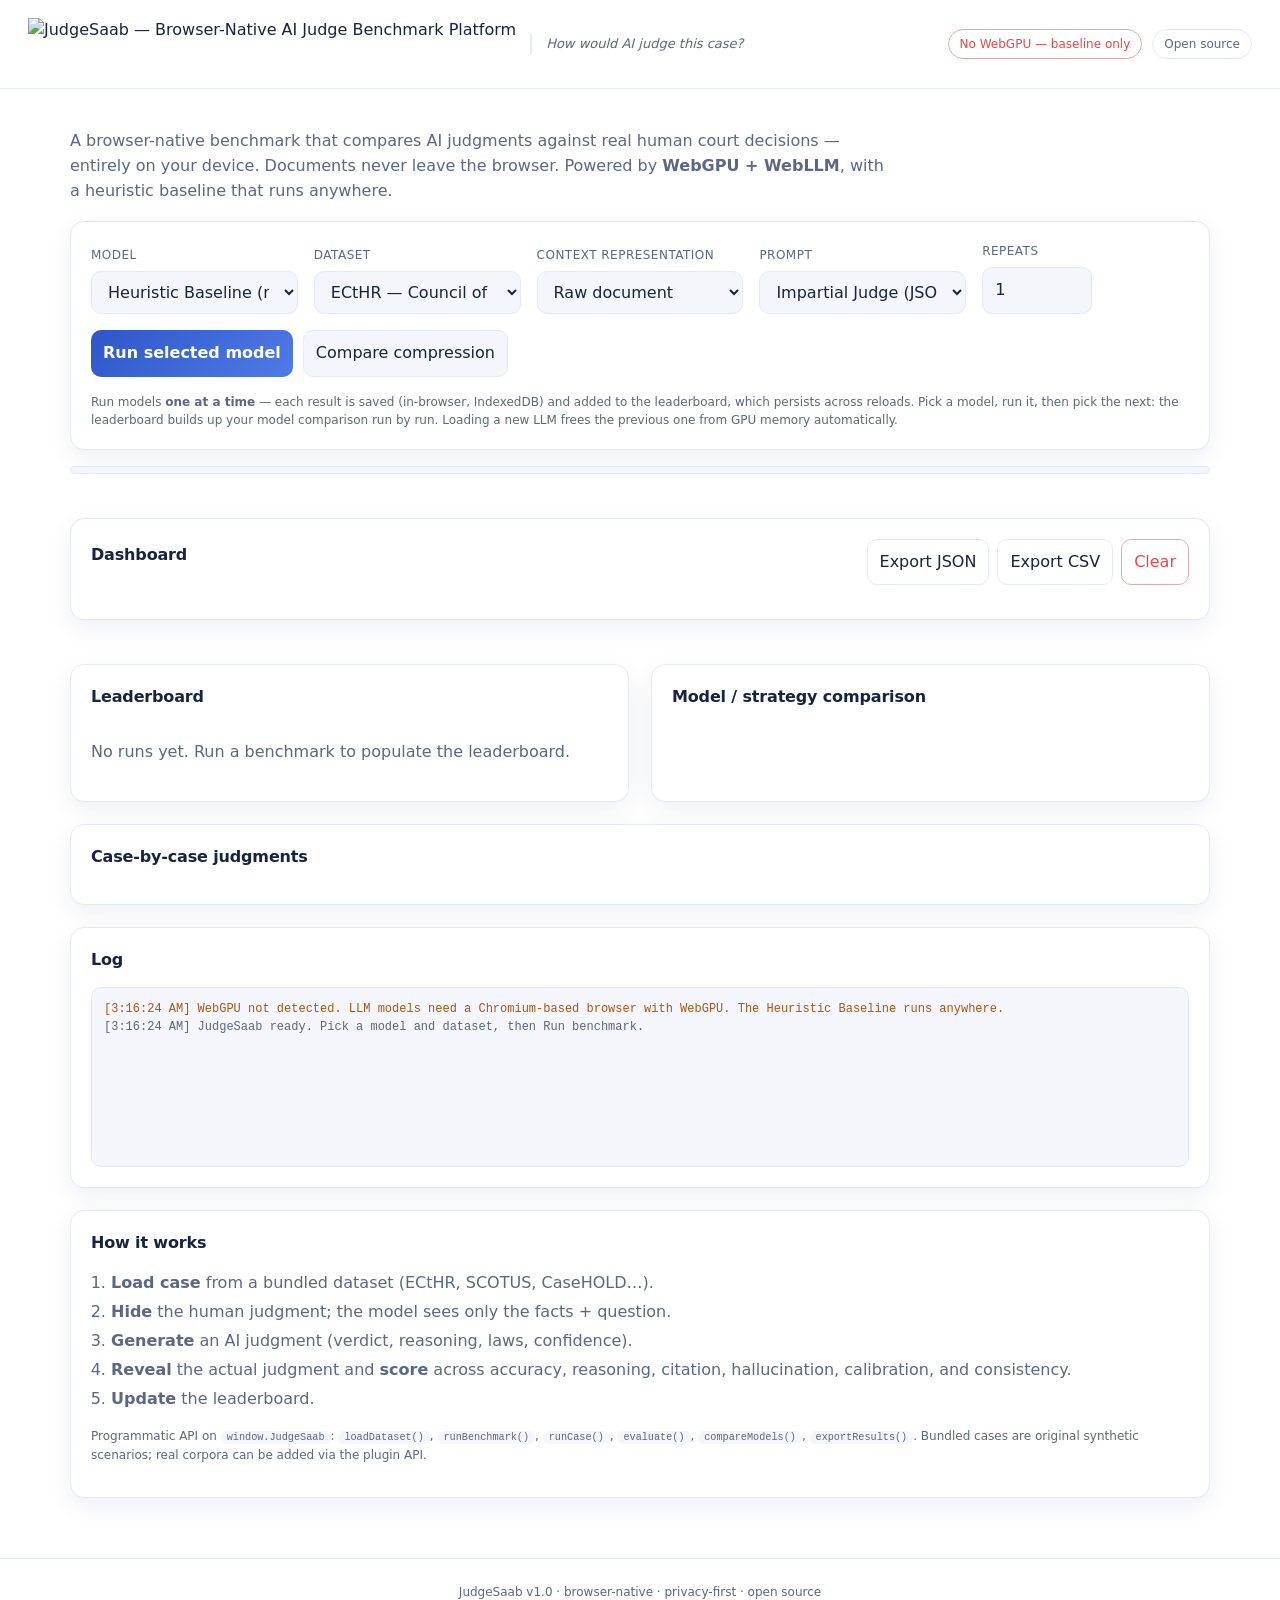
==== index.html @ 57f20306 "Run models one at a time; free GPU memory between them; dedupe leaderboard Browser LLMs can't all be" ====
<!DOCTYPE html>
<html lang="en">
  <head>
    <meta charset="UTF-8" />
    <meta name="viewport" content="width=device-width, initial-scale=1.0" />
    <title>JudgeSaab — Browser-Native AI Judge Benchmark</title>
    <meta
      name="description"
      content="JudgeSaab: a 100% browser-native, privacy-first benchmark that evaluates AI models on real legal reasoning using WebGPU + WebLLM."
    />
    <link rel="stylesheet" href="css/styles.css" />
    <link rel="icon" href="judgesaab_white.png" />
  </head>
  <body>
    <header class="site-header">
      <div class="brand">
        <img src="judgesaab_white.png" class="logo-img" alt="JudgeSaab — Browser-Native AI Judge Benchmark Platform" />
        <p class="tagline">How would AI judge this case?</p>
        <h1 class="sr-only">JudgeSaab</h1>
      </div>
      <div class="header-meta">
        <span id="gpuBadge" class="badge">checking…</span>
        <a
          class="badge link"
          href="https://github.com/"
          target="_blank"
          rel="noopener"
          >Open source</a
        >
      </div>
    </header>

    <main>
      <section class="intro">
        <p>
          A browser-native benchmark that compares AI judgments against real human court
          decisions — entirely on your device. Documents never leave the browser. Powered by
          <strong>WebGPU + WebLLM</strong>, with a heuristic baseline that runs anywhere.
        </p>
      </section>

      <section class="controls card">
        <div class="control">
          <label for="modelSelect">Model</label>
          <select id="modelSelect"></select>
        </div>
        <div class="control">
          <label for="datasetSelect">Dataset</label>
          <select id="datasetSelect"></select>
        </div>
        <div class="control">
          <label for="compressorSelect">Context representation</label>
          <select id="compressorSelect"></select>
        </div>
        <div class="control">
          <label for="promptSelect">Prompt</label>
          <select id="promptSelect"></select>
        </div>
        <div class="control narrow">
          <label for="repeatsInput">Repeats</label>
          <input id="repeatsInput" type="number" min="1" max="5" value="1" />
        </div>
        <div class="control actions">
          <button id="runBtn" class="primary">Run selected model</button>
          <button id="compressBtn">Compare compression</button>
        </div>
        <p class="control-hint">
          Run models <strong>one at a time</strong> — each result is saved (in-browser, IndexedDB) and
          added to the leaderboard, which persists across reloads. Pick a model, run it, then pick the
          next: the leaderboard builds up your model comparison run by run. Loading a new LLM frees the
          previous one from GPU memory automatically.
        </p>
      </section>

      <section class="progress-wrap">
        <div class="progress-track"><div id="progressBar" class="progress-bar"></div></div>
        <div id="progressText" class="progress-text"></div>
      </section>

      <section class="panel">
        <div class="panel-head">
          <h2>Dashboard <span id="runTitle" class="muted small"></span></h2>
          <div class="panel-actions">
            <button id="exportJsonBtn" class="ghost">Export JSON</button>
            <button id="exportCsvBtn" class="ghost">Export CSV</button>
            <button id="clearBtn" class="ghost danger">Clear</button>
          </div>
        </div>
        <div id="summaryCards" class="cards"></div>
      </section>

      <div class="grid-2">
        <section class="panel">
          <h2>Leaderboard</h2>
          <div id="leaderboard" class="scroll-x"></div>
        </section>
        <section class="panel">
          <h2>Model / strategy comparison</h2>
          <div id="comparisonChart" class="chart-wrap"></div>
        </section>
      </div>

      <section id="compressionPanel" class="panel" hidden>
        <h2>Does the compression work? — judgment fidelity test</h2>
        <p class="muted small">
          <strong>The core test of JudgeSaab:</strong> take real historical court cases, compress the
          facts, and re-run the AI judge. If the model returns the <strong>same judgment on the
          compressed facts as on the full facts</strong>, the compression preserved the
          legally-decisive information — it works. This is measured as <strong>judgment fidelity</strong>
          (verdict unchanged vs full context), independent of whether the AI agrees with the human judge.
          Runs every strategy (including <strong>Headroom</strong>, an adaptive query-aware compressor)
          on the selected model + dataset.
        </p>
        <div id="compressionReport" class="scroll-x"></div>
      </section>

      <section class="panel">
        <h2>Case-by-case judgments</h2>
        <div id="caseList" class="case-list"></div>
      </section>

      <section class="panel">
        <h2>Log</h2>
        <div id="log" class="log"></div>
      </section>

      <section class="panel about">
        <h2>How it works</h2>
        <ol>
          <li><strong>Load case</strong> from a bundled dataset (ECtHR, SCOTUS, CaseHOLD…).</li>
          <li><strong>Hide</strong> the human judgment; the model sees only the facts + question.</li>
          <li><strong>Generate</strong> an AI judgment (verdict, reasoning, laws, confidence).</li>
          <li><strong>Reveal</strong> the actual judgment and <strong>score</strong> across accuracy, reasoning, citation, hallucination, calibration, and consistency.</li>
          <li><strong>Update</strong> the leaderboard.</li>
        </ol>
        <p class="muted small">
          Programmatic API on <code>window.JudgeSaab</code>: <code>loadDataset()</code>,
          <code>runBenchmark()</code>, <code>runCase()</code>, <code>evaluate()</code>,
          <code>compareModels()</code>, <code>exportResults()</code>. Bundled cases are original
          synthetic scenarios; real corpora can be added via the plugin API.
        </p>
      </section>
    </main>

    <footer class="site-footer">
      <span>JudgeSaab v1.0 · browser-native · privacy-first · open source</span>
    </footer>

    <script type="module" src="core/api.js"></script>
    <script type="module" src="ui/app.js"></script>
  </body>
</html>
---- css/styles.css ----
/* JudgeSaab — styles. Theme-aware, responsive, dependency-free. */
/* Light/white theme to match the logo's white background. */
:root {
  --bg: #ffffff;
  --bg-soft: #f6f8fd;
  --panel: #ffffff;
  --panel-2: #f4f6fc;
  --text: #17233f;
  --muted: #5c6685;
  --border: #e4e9f5;
  --accent: #2f56c8;
  --accent-2: #4f7be6;
  --good: #10b981;
  --mid: #f59e0b;
  --bad: #ef4444;
  --radius: 14px;
  --shadow: 0 8px 24px rgba(30, 40, 90, 0.07);
}

* { box-sizing: border-box; }
body {
  margin: 0;
  font-family: "Inter", system-ui, -apple-system, Segoe UI, Roboto, sans-serif;
  background: var(--bg);
  color: var(--text);
  line-height: 1.55;
}
.sr-only {
  position: absolute;
  width: 1px;
  height: 1px;
  padding: 0;
  margin: -1px;
  overflow: hidden;
  clip: rect(0, 0, 0, 0);
  white-space: nowrap;
  border: 0;
}
h1, h2, h3, h4 { margin: 0; font-weight: 700; letter-spacing: -0.01em; }
a { color: var(--accent); }
code { background: var(--panel-2); padding: 1px 6px; border-radius: 6px; font-size: 0.85em; }

/* Header */
.site-header {
  display: flex;
  justify-content: space-between;
  align-items: center;
  padding: 18px 28px;
  border-bottom: 1px solid var(--border);
  position: sticky;
  top: 0;
  backdrop-filter: blur(10px);
  background: color-mix(in srgb, var(--bg) 82%, transparent);
  z-index: 10;
}
.brand { display: flex; align-items: center; gap: 14px; }
.logo-img { height: 52px; width: auto; display: block; }
.tagline { margin: 0; color: var(--muted); font-style: italic; font-size: 13px; padding-left: 2px; border-left: 2px solid var(--border); padding-left: 14px; }
@media (max-width: 560px) { .tagline { display: none; } }
.header-meta { display: flex; gap: 10px; align-items: center; }
.badge {
  font-size: 12px;
  padding: 5px 11px;
  border-radius: 999px;
  border: 1px solid var(--border);
  background: var(--panel);
  color: var(--muted);
  text-decoration: none;
}
.badge.good { color: var(--good); border-color: color-mix(in srgb, var(--good) 40%, var(--border)); }
.badge.bad { color: var(--bad); border-color: color-mix(in srgb, var(--bad) 40%, var(--border)); }
.badge.link:hover { color: var(--text); }

main { max-width: 1180px; margin: 0 auto; padding: 24px 20px 60px; }
.intro p { color: var(--muted); max-width: 820px; }

.card, .panel {
  background: var(--panel);
  border: 1px solid var(--border);
  border-radius: var(--radius);
  box-shadow: var(--shadow);
}
.panel { padding: 20px; margin-top: 22px; }
.panel h2 { font-size: 16px; margin-bottom: 14px; }

/* Controls */
.controls {
  display: grid;
  grid-template-columns: repeat(auto-fit, minmax(180px, 1fr));
  gap: 16px;
  padding: 20px;
  margin-top: 18px;
  align-items: end;
}
.control { display: flex; flex-direction: column; gap: 6px; }
.control.narrow { max-width: 110px; }
.control.actions { grid-column: 1 / -1; flex-direction: row; flex-wrap: wrap; gap: 10px; }
.control-hint { grid-column: 1 / -1; margin: 0; font-size: 12px; color: var(--muted); line-height: 1.5; }
label { font-size: 12px; color: var(--muted); text-transform: uppercase; letter-spacing: 0.04em; }
select, input, button {
  font: inherit;
  color: var(--text);
  background: var(--panel-2);
  border: 1px solid var(--border);
  border-radius: 10px;
  padding: 10px 12px;
}
select:focus, input:focus { outline: 2px solid var(--accent); }
button { cursor: pointer; transition: transform 0.05s, background 0.15s, opacity 0.15s; }
button:hover { background: var(--panel); }
button:active { transform: translateY(1px); }
button:disabled { opacity: 0.5; cursor: not-allowed; }
button.primary {
  background: linear-gradient(135deg, var(--accent), var(--accent-2));
  border: none;
  color: #fff;
  font-weight: 600;
}
button.ghost { background: transparent; }
button.danger { color: var(--bad); border-color: color-mix(in srgb, var(--bad) 40%, var(--border)); }

/* Progress */
.progress-wrap { margin-top: 16px; }
.progress-track { height: 8px; background: var(--panel-2); border-radius: 999px; overflow: hidden; border: 1px solid var(--border); }
.progress-bar { height: 100%; width: 0; background: linear-gradient(90deg, var(--accent), var(--good)); transition: width 0.25s; }
.progress-text { font-size: 12px; color: var(--muted); margin-top: 6px; min-height: 16px; }

/* Panel head */
.panel-head { display: flex; justify-content: space-between; align-items: center; flex-wrap: wrap; gap: 10px; }
.panel-actions { display: flex; gap: 8px; }

/* Metric cards */
.cards { display: grid; grid-template-columns: repeat(auto-fit, minmax(140px, 1fr)); gap: 14px; margin-top: 14px; }
.metric { padding: 16px; text-align: center; border-left: 4px solid var(--border); }
.metric.good { border-left-color: var(--good); }
.metric.mid { border-left-color: var(--mid); }
.metric.bad { border-left-color: var(--bad); }
.metric.neutral { border-left-color: var(--accent); }
.metric-value { font-size: 26px; font-weight: 800; }
.metric-label { font-size: 12px; color: var(--muted); margin-top: 4px; }

.grid-2 { display: grid; grid-template-columns: 1fr 1fr; gap: 22px; margin-top: 22px; }
@media (max-width: 860px) { .grid-2 { grid-template-columns: 1fr; } }

/* Leaderboard */
.scroll-x { overflow-x: auto; }
table.leaderboard { width: 100%; border-collapse: collapse; font-size: 14px; min-width: 560px; }
.leaderboard th, .leaderboard td { padding: 10px 8px; text-align: left; border-bottom: 1px solid var(--border); }
.leaderboard th { color: var(--muted); font-size: 11px; text-transform: uppercase; letter-spacing: 0.05em; }
.leaderboard .rank { font-size: 18px; }
.minibar { position: relative; background: var(--panel-2); border-radius: 6px; height: 20px; min-width: 90px; overflow: hidden; }
.minibar-fill { position: absolute; inset: 0; width: 0; background: linear-gradient(90deg, var(--accent), var(--good)); }
.minibar span { position: relative; font-size: 11px; padding-left: 8px; line-height: 20px; font-weight: 600; }
.bad-text { color: var(--bad); }
.good-text { color: var(--good); font-weight: 600; }
.compression-report .row-raw { background: var(--panel-2); }
.fidelity-banner {
  border-radius: 12px;
  padding: 14px 16px;
  margin-bottom: 14px;
  font-size: 14px;
  border: 1px solid var(--border);
}
.fidelity-banner.good { background: color-mix(in srgb, var(--good) 12%, var(--panel)); border-color: color-mix(in srgb, var(--good) 40%, var(--border)); }
.fidelity-banner.bad { background: color-mix(in srgb, var(--bad) 12%, var(--panel)); border-color: color-mix(in srgb, var(--bad) 40%, var(--border)); }
.flip-detail { margin-top: 16px; }
.flip-detail h4 { font-size: 14px; margin-bottom: 8px; }
.flip-group { border: 1px solid var(--border); border-radius: 10px; padding: 10px 12px; margin-bottom: 8px; background: var(--panel-2); }
.flip-strategy { font-weight: 700; font-size: 13px; text-transform: capitalize; }
.flip-row { display: flex; justify-content: space-between; align-items: center; gap: 12px; flex-wrap: wrap; margin-top: 6px; font-size: 13px; }
.flip-case { color: var(--muted); }
.flip-change { display: inline-flex; align-items: center; gap: 6px; }

/* Chart */
.chart-wrap { overflow-x: auto; }
svg.chart { width: 100%; min-width: 480px; height: auto; }
svg.chart .axis { fill: var(--muted); font-size: 11px; }
svg.chart .grid { stroke: var(--border); stroke-dasharray: 3 3; }
.legend { display: flex; flex-wrap: wrap; gap: 12px; margin-top: 10px; }
.legend-item { display: flex; align-items: center; gap: 6px; font-size: 12px; color: var(--muted); }
.swatch { width: 12px; height: 12px; border-radius: 3px; display: inline-block; }

/* Case detail */
.case-list { display: flex; flex-direction: column; gap: 14px; }
.case-item { border: 1px solid var(--border); border-radius: 12px; padding: 14px; background: var(--panel-2); }
.case-head { display: flex; justify-content: space-between; align-items: center; gap: 10px; flex-wrap: wrap; }
.case-head h4 { font-size: 15px; }
.pill { font-size: 12px; padding: 3px 10px; border-radius: 999px; font-weight: 600; }
.pill.match { background: color-mix(in srgb, var(--good) 20%, transparent); color: var(--good); }
.pill.mismatch { background: color-mix(in srgb, var(--bad) 20%, transparent); color: var(--bad); }
.verdict-grid { display: grid; grid-template-columns: 1fr 1fr; gap: 14px; margin-top: 12px; }
@media (max-width: 640px) { .verdict-grid { grid-template-columns: 1fr; } }
.vcol { background: var(--panel); border: 1px solid var(--border); border-radius: 10px; padding: 12px; }
.vcol-title { font-size: 11px; text-transform: uppercase; letter-spacing: 0.05em; color: var(--muted); }
.vverdict { font-weight: 700; font-size: 16px; margin: 4px 0 6px; text-transform: capitalize; }
.vcol p { font-size: 13px; margin: 6px 0; }
.laws { display: flex; flex-wrap: wrap; gap: 6px; margin: 6px 0; }
.law { font-size: 11px; background: var(--panel-2); border: 1px solid var(--border); border-radius: 6px; padding: 2px 8px; }
.score-row { display: flex; flex-wrap: wrap; gap: 8px; margin-top: 12px; }
.score-pill { font-size: 12px; padding: 4px 10px; border-radius: 8px; border: 1px solid var(--border); }
.score-pill.good { color: var(--good); }
.score-pill.mid { color: var(--mid); }

/* Log */
.log { background: var(--panel-2); border: 1px solid var(--border); border-radius: 10px; padding: 12px; height: 180px; overflow-y: auto; font-family: ui-monospace, "SF Mono", Menlo, monospace; font-size: 12px; color: var(--text); }
.log-line { white-space: pre-wrap; }
.log-line.warn { color: #b45309; }
.log-line.error { color: var(--bad); }
.log-line.info { color: var(--muted); }

.about ol { padding-left: 20px; color: var(--muted); }
.about li { margin: 4px 0; }
.muted { color: var(--muted); }
.small { font-size: 12px; }

.site-footer { text-align: center; color: var(--muted); font-size: 12px; padding: 24px; border-top: 1px solid var(--border); }
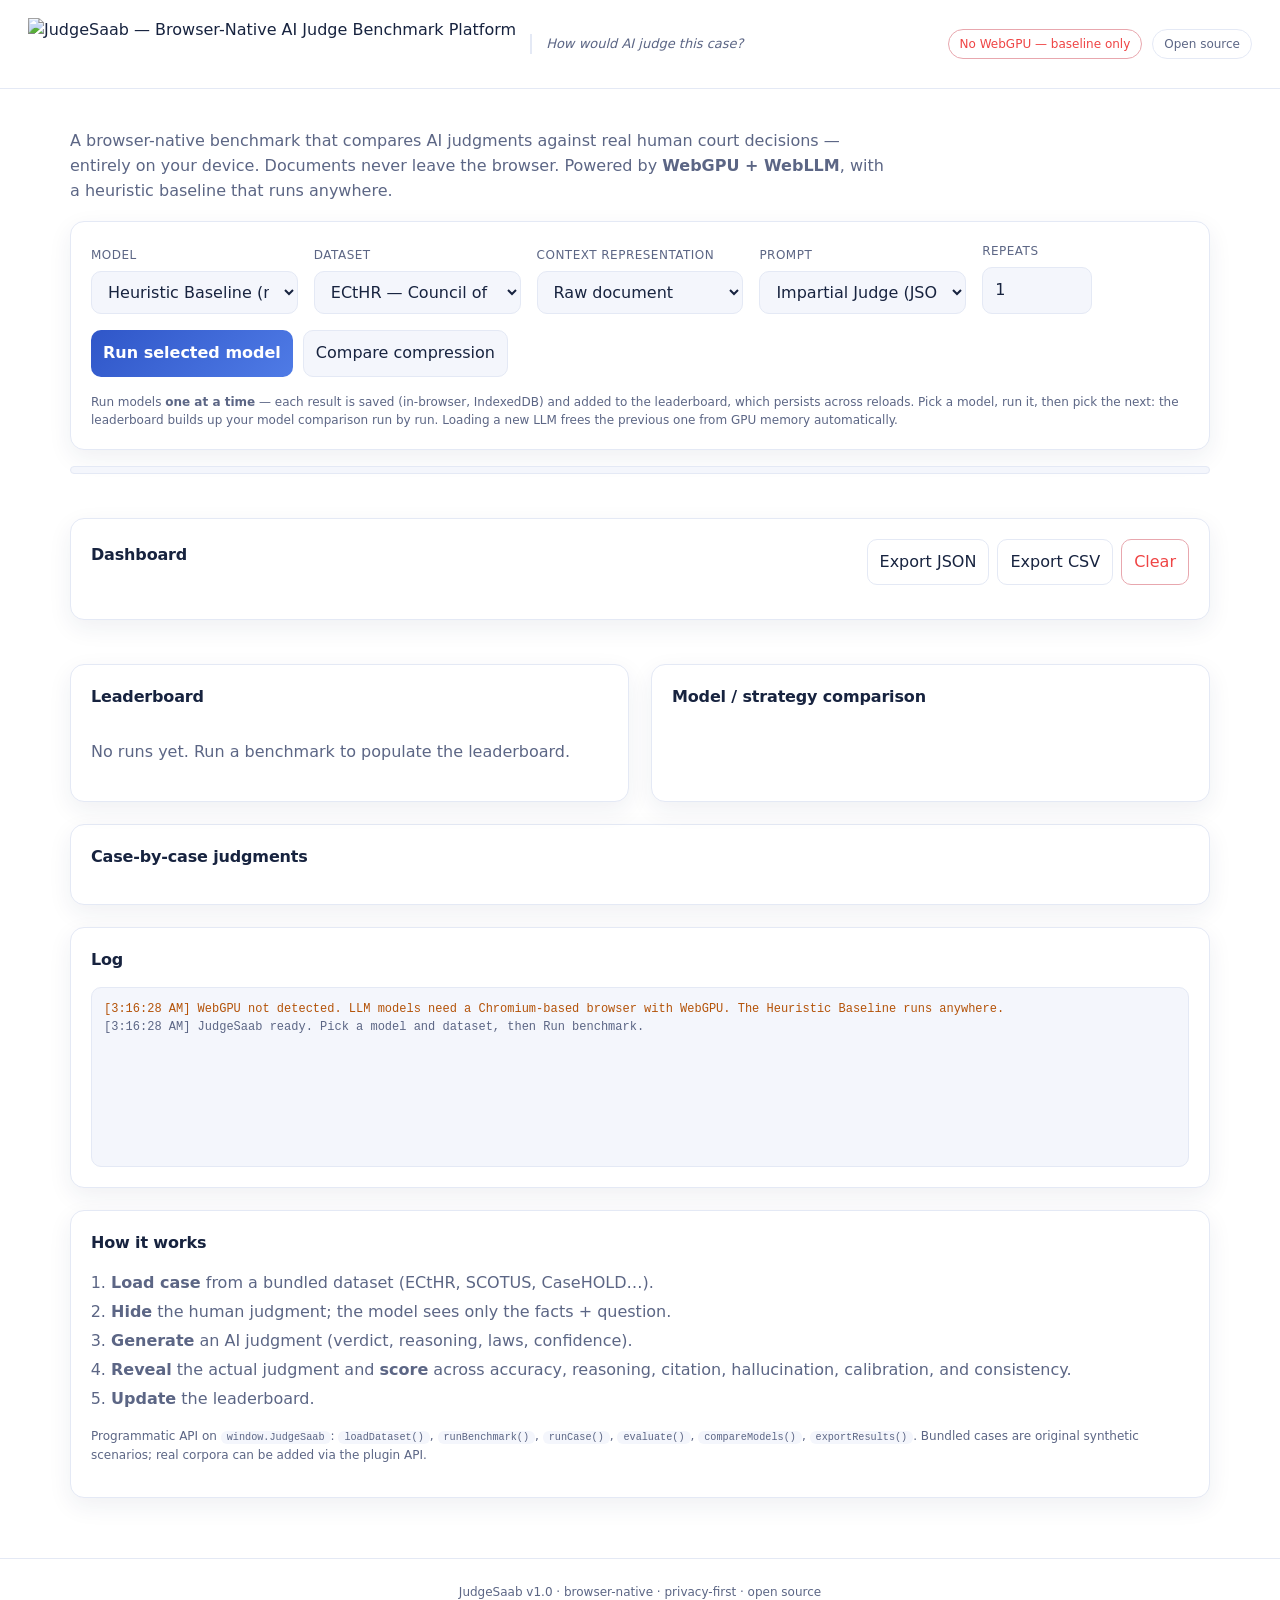
==== commit 6d8570c1: "Remove confusing run-config subtitle from Dashboard heading Co-Authored-By: Claude Opus 4.8 <noreply" ====
--- a/index.html
+++ b/index.html
@@ -79,7 +79,7 @@
 
       <section class="panel">
         <div class="panel-head">
-          <h2>Dashboard <span id="runTitle" class="muted small"></span></h2>
+          <h2>Dashboard</h2>
           <div class="panel-actions">
             <button id="exportJsonBtn" class="ghost">Export JSON</button>
             <button id="exportCsvBtn" class="ghost">Export CSV</button>
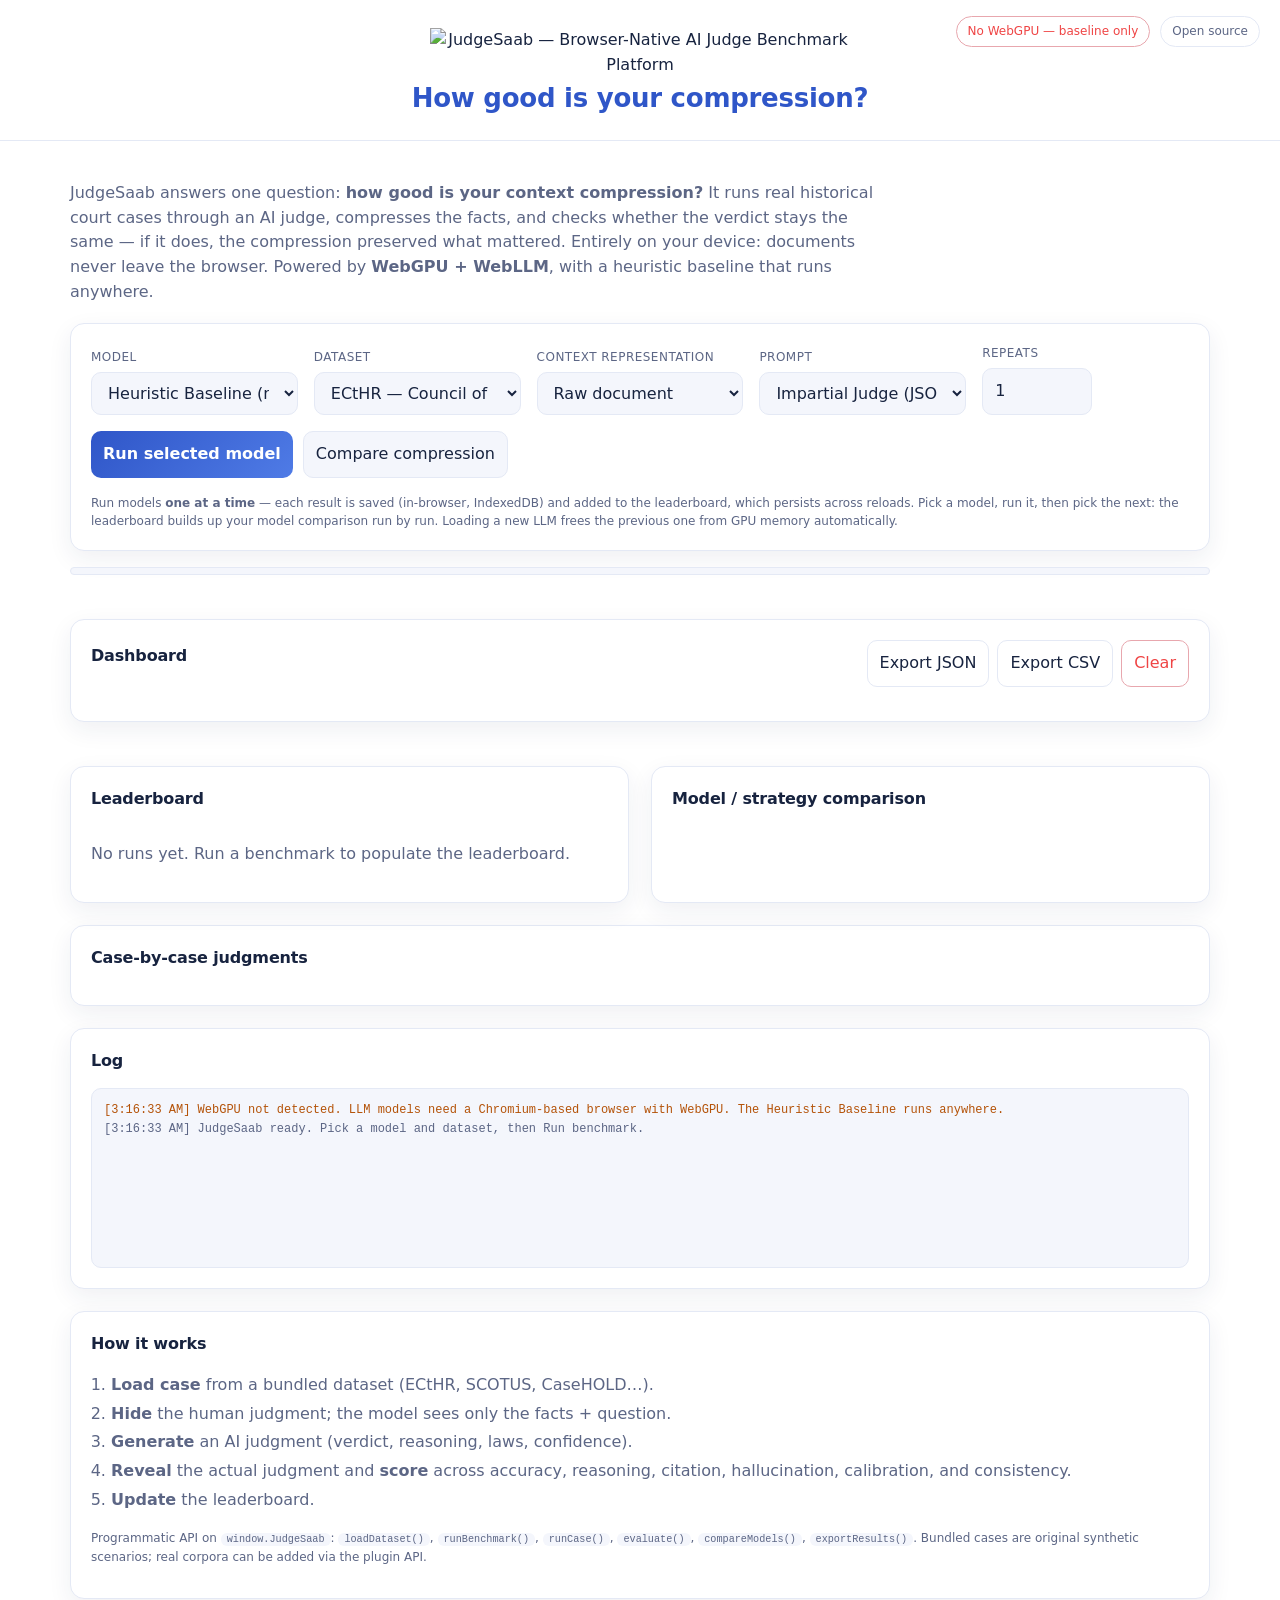
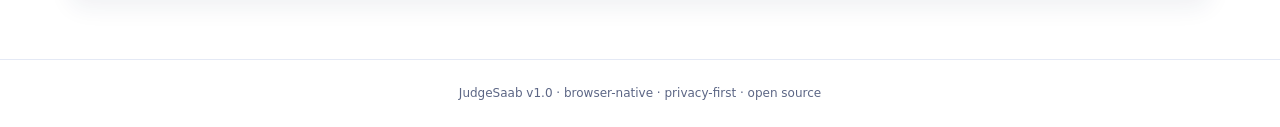
==== commit ecd554f8: "Center + enlarge logo as hero; retheme around "How good is your compression?" - Header is now a cent" ====
--- a/index.html
+++ b/index.html
@@ -15,8 +15,8 @@
     <header class="site-header">
       <div class="brand">
         <img src="judgesaab_white.png" class="logo-img" alt="JudgeSaab — Browser-Native AI Judge Benchmark Platform" />
-        <p class="tagline">How would AI judge this case?</p>
         <h1 class="sr-only">JudgeSaab</h1>
+        <p class="tagline">How good is your compression?</p>
       </div>
       <div class="header-meta">
         <span id="gpuBadge" class="badge">checking…</span>
@@ -33,8 +33,10 @@
     <main>
       <section class="intro">
         <p>
-          A browser-native benchmark that compares AI judgments against real human court
-          decisions — entirely on your device. Documents never leave the browser. Powered by
+          JudgeSaab answers one question: <strong>how good is your context compression?</strong>
+          It runs real historical court cases through an AI judge, compresses the facts, and checks
+          whether the verdict stays the same — if it does, the compression preserved what mattered.
+          Entirely on your device: documents never leave the browser. Powered by
           <strong>WebGPU + WebLLM</strong>, with a heuristic baseline that runs anywhere.
         </p>
       </section>
--- a/css/styles.css
+++ b/css/styles.css
@@ -42,22 +42,40 @@
 
 /* Header */
 .site-header {
+  position: relative;
   display: flex;
-  justify-content: space-between;
+  flex-direction: column;
   align-items: center;
-  padding: 18px 28px;
+  text-align: center;
+  padding: 28px 28px 22px;
   border-bottom: 1px solid var(--border);
-  position: sticky;
-  top: 0;
-  backdrop-filter: blur(10px);
-  background: color-mix(in srgb, var(--bg) 82%, transparent);
-  z-index: 10;
-}
-.brand { display: flex; align-items: center; gap: 14px; }
-.logo-img { height: 52px; width: auto; display: block; }
-.tagline { margin: 0; color: var(--muted); font-style: italic; font-size: 13px; padding-left: 2px; border-left: 2px solid var(--border); padding-left: 14px; }
-@media (max-width: 560px) { .tagline { display: none; } }
-.header-meta { display: flex; gap: 10px; align-items: center; }
+}
+.brand { display: flex; flex-direction: column; align-items: center; gap: 6px; }
+.logo-img {
+  width: auto;
+  height: auto;
+  max-width: min(420px, 78vw);
+  display: block;
+}
+.tagline {
+  margin: 0;
+  color: var(--accent);
+  font-weight: 700;
+  font-size: clamp(18px, 3.4vw, 26px);
+  letter-spacing: -0.01em;
+  margin-top: -6px;
+}
+.header-meta {
+  position: absolute;
+  top: 16px;
+  right: 20px;
+  display: flex;
+  gap: 10px;
+  align-items: center;
+}
+@media (max-width: 560px) {
+  .header-meta { position: static; margin-top: 14px; justify-content: center; }
+}
 .badge {
   font-size: 12px;
   padding: 5px 11px;
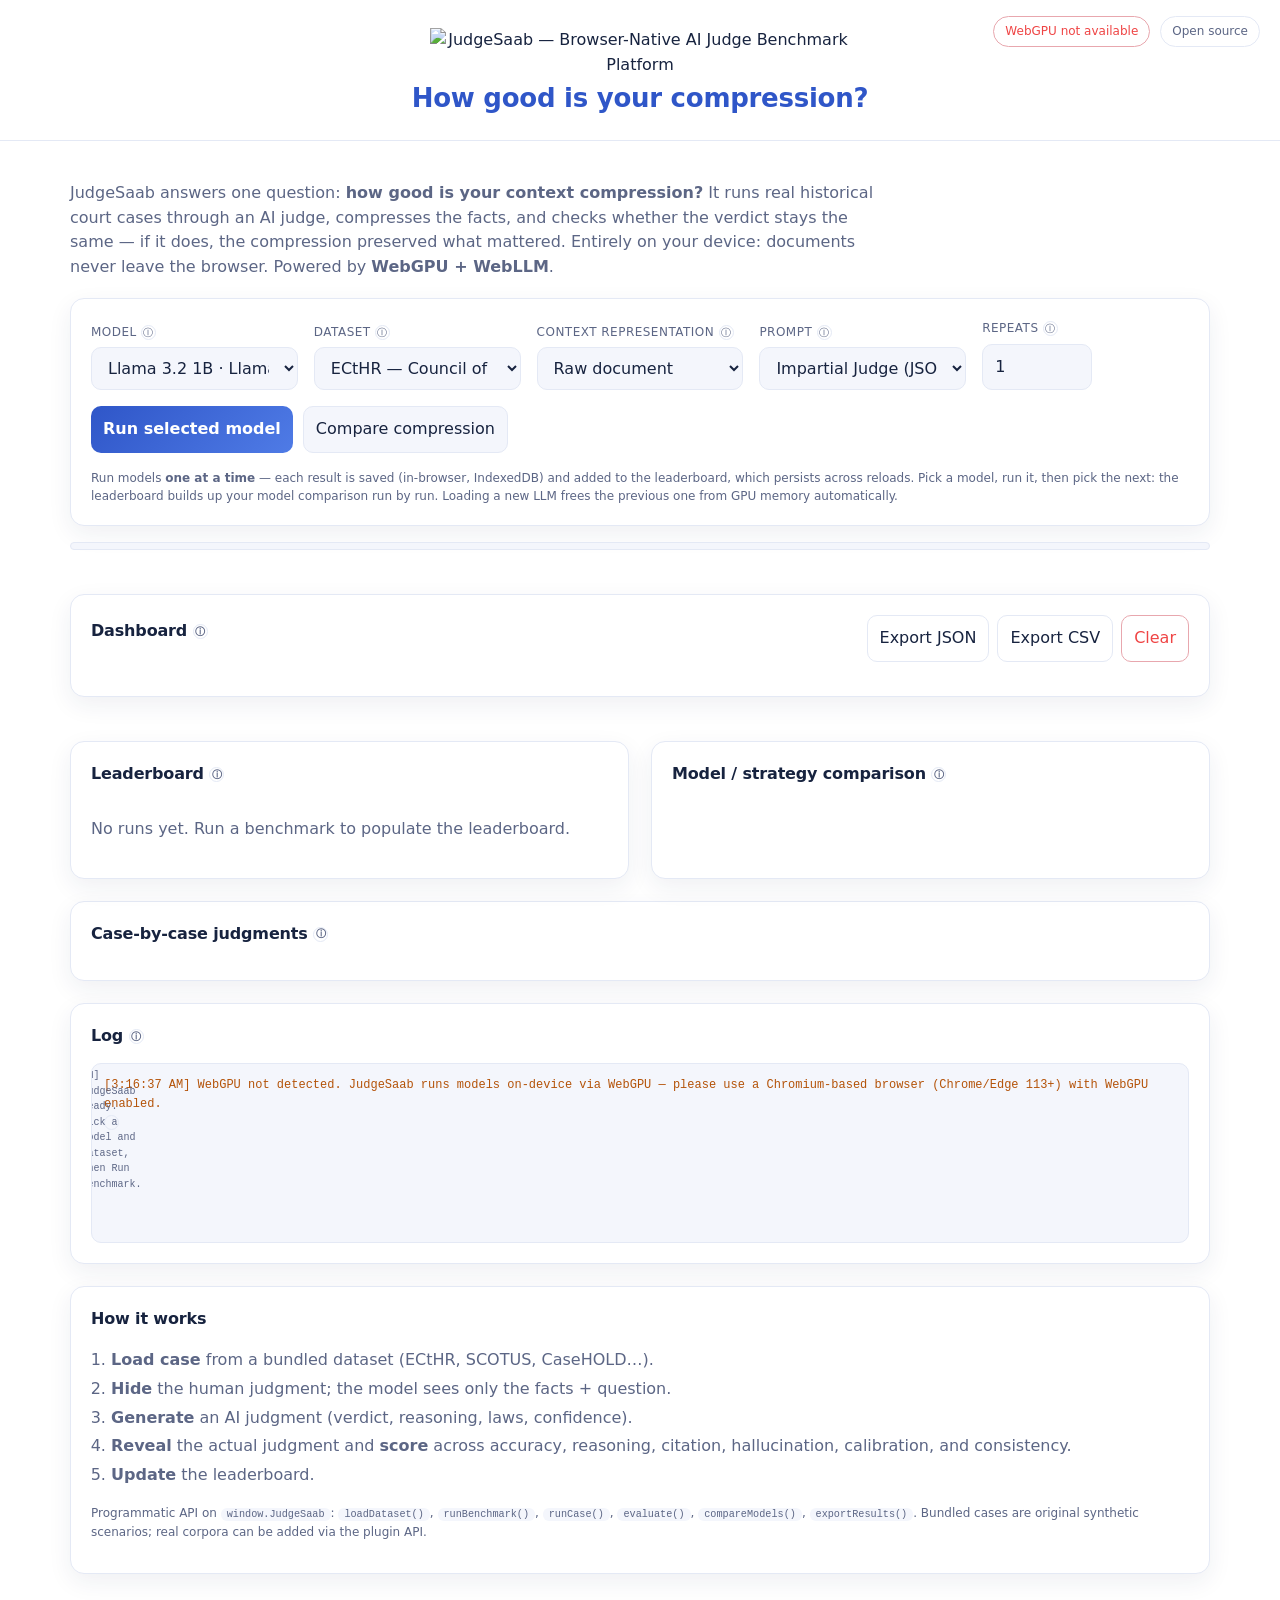
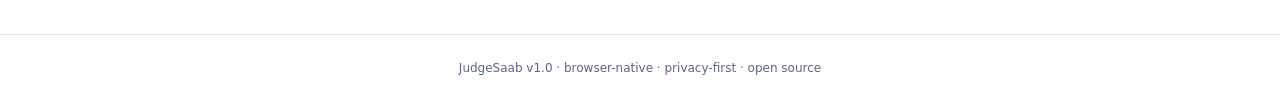
==== commit 5a09ecc2: "Add tooltips, remove heuristic baseline, add case source links - Tooltips (ⓘ) on every control, sect" ====
--- a/index.html
+++ b/index.html
@@ -37,34 +37,34 @@
           It runs real historical court cases through an AI judge, compresses the facts, and checks
           whether the verdict stays the same — if it does, the compression preserved what mattered.
           Entirely on your device: documents never leave the browser. Powered by
-          <strong>WebGPU + WebLLM</strong>, with a heuristic baseline that runs anywhere.
+          <strong>WebGPU + WebLLM</strong>.
         </p>
       </section>
 
       <section class="controls card">
         <div class="control">
-          <label for="modelSelect">Model</label>
+          <label for="modelSelect">Model <span class="info" tabindex="0" title="The AI model that acts as the judge. Real models run locally via WebGPU + WebLLM; the first run downloads the weights and caches them. Run models one at a time.">ⓘ</span></label>
           <select id="modelSelect"></select>
         </div>
         <div class="control">
-          <label for="datasetSelect">Dataset</label>
+          <label for="datasetSelect">Dataset <span class="info" tabindex="0" title="A set of court cases with known human verdicts. The model is scored on how it judges them.">ⓘ</span></label>
           <select id="datasetSelect"></select>
         </div>
         <div class="control">
-          <label for="compressorSelect">Context representation</label>
+          <label for="compressorSelect">Context representation <span class="info" tabindex="0" title="How the case facts are compressed before the model sees them — from raw (full text) to Headroom, semantic, knowledge-graph, etc. This is what the fidelity test evaluates.">ⓘ</span></label>
           <select id="compressorSelect"></select>
         </div>
         <div class="control">
-          <label for="promptSelect">Prompt</label>
+          <label for="promptSelect">Prompt <span class="info" tabindex="0" title="The instruction template given to the judge (asks for verdict, reasoning, laws, and confidence as JSON).">ⓘ</span></label>
           <select id="promptSelect"></select>
         </div>
         <div class="control narrow">
-          <label for="repeatsInput">Repeats</label>
+          <label for="repeatsInput">Repeats <span class="info" tabindex="0" title="Judge each case this many times to measure how consistent the model is across runs.">ⓘ</span></label>
           <input id="repeatsInput" type="number" min="1" max="5" value="1" />
         </div>
         <div class="control actions">
-          <button id="runBtn" class="primary">Run selected model</button>
-          <button id="compressBtn">Compare compression</button>
+          <button id="runBtn" class="primary" title="Judge every case in the selected dataset with the selected model, score the results, and save them to the leaderboard.">Run selected model</button>
+          <button id="compressBtn" title="Run every compression strategy on the selected model + dataset and test whether the verdict stays the same as full context (the judgment-fidelity test).">Compare compression</button>
         </div>
         <p class="control-hint">
           Run models <strong>one at a time</strong> — each result is saved (in-browser, IndexedDB) and
@@ -81,11 +81,11 @@
 
       <section class="panel">
         <div class="panel-head">
-          <h2>Dashboard</h2>
+          <h2>Dashboard <span class="info" tabindex="0" title="Scores for your most recent run, averaged across all cases in the dataset.">ⓘ</span></h2>
           <div class="panel-actions">
-            <button id="exportJsonBtn" class="ghost">Export JSON</button>
-            <button id="exportCsvBtn" class="ghost">Export CSV</button>
-            <button id="clearBtn" class="ghost danger">Clear</button>
+            <button id="exportJsonBtn" class="ghost" title="Download every saved run as JSON.">Export JSON</button>
+            <button id="exportCsvBtn" class="ghost" title="Download the leaderboard as a CSV spreadsheet.">Export CSV</button>
+            <button id="clearBtn" class="ghost danger" title="Delete all saved runs from this browser.">Clear</button>
           </div>
         </div>
         <div id="summaryCards" class="cards"></div>
@@ -93,11 +93,11 @@
 
       <div class="grid-2">
         <section class="panel">
-          <h2>Leaderboard</h2>
+          <h2>Leaderboard <span class="info" tabindex="0" title="Every saved run, best overall first. Re-running the same model + dataset + strategy updates its row instead of adding a duplicate.">ⓘ</span></h2>
           <div id="leaderboard" class="scroll-x"></div>
         </section>
         <section class="panel">
-          <h2>Model / strategy comparison</h2>
+          <h2>Model / strategy comparison <span class="info" tabindex="0" title="Metric-by-metric bar chart comparing your most recent runs (or compression strategies, after a compression comparison).">ⓘ</span></h2>
           <div id="comparisonChart" class="chart-wrap"></div>
         </section>
       </div>
@@ -117,12 +117,12 @@
       </section>
 
       <section class="panel">
-        <h2>Case-by-case judgments</h2>
+        <h2>Case-by-case judgments <span class="info" tabindex="0" title="For each case: the AI's judgment side-by-side with the actual human court judgment, plus per-case scores and the case source.">ⓘ</span></h2>
         <div id="caseList" class="case-list"></div>
       </section>
 
       <section class="panel">
-        <h2>Log</h2>
+        <h2>Log <span class="info" tabindex="0" title="Activity and status messages — model loading, saved runs, and fidelity results.">ⓘ</span></h2>
         <div id="log" class="log"></div>
       </section>
 
--- a/css/styles.css
+++ b/css/styles.css
@@ -206,6 +206,8 @@
 .pill { font-size: 12px; padding: 3px 10px; border-radius: 999px; font-weight: 600; }
 .pill.match { background: color-mix(in srgb, var(--good) 20%, transparent); color: var(--good); }
 .pill.mismatch { background: color-mix(in srgb, var(--bad) 20%, transparent); color: var(--bad); }
+.case-source { font-size: 12px; margin-top: 8px; }
+.case-source a { font-weight: 600; }
 .verdict-grid { display: grid; grid-template-columns: 1fr 1fr; gap: 14px; margin-top: 12px; }
 @media (max-width: 640px) { .verdict-grid { grid-template-columns: 1fr; } }
 .vcol { background: var(--panel); border: 1px solid var(--border); border-radius: 10px; padding: 12px; }
@@ -230,5 +232,23 @@
 .about li { margin: 4px 0; }
 .muted { color: var(--muted); }
 .small { font-size: 12px; }
+.info {
+  display: inline-flex;
+  align-items: center;
+  justify-content: center;
+  width: 15px;
+  height: 15px;
+  font-size: 10px;
+  font-style: normal;
+  color: var(--muted);
+  border: 1px solid var(--border);
+  border-radius: 50%;
+  cursor: help;
+  vertical-align: middle;
+  user-select: none;
+  transition: color 0.15s, border-color 0.15s;
+}
+.info:hover, .info:focus { color: var(--accent); border-color: var(--accent); outline: none; }
+th .info { margin-left: 3px; }
 
 .site-footer { text-align: center; color: var(--muted); font-size: 12px; padding: 24px; border-top: 1px solid var(--border); }
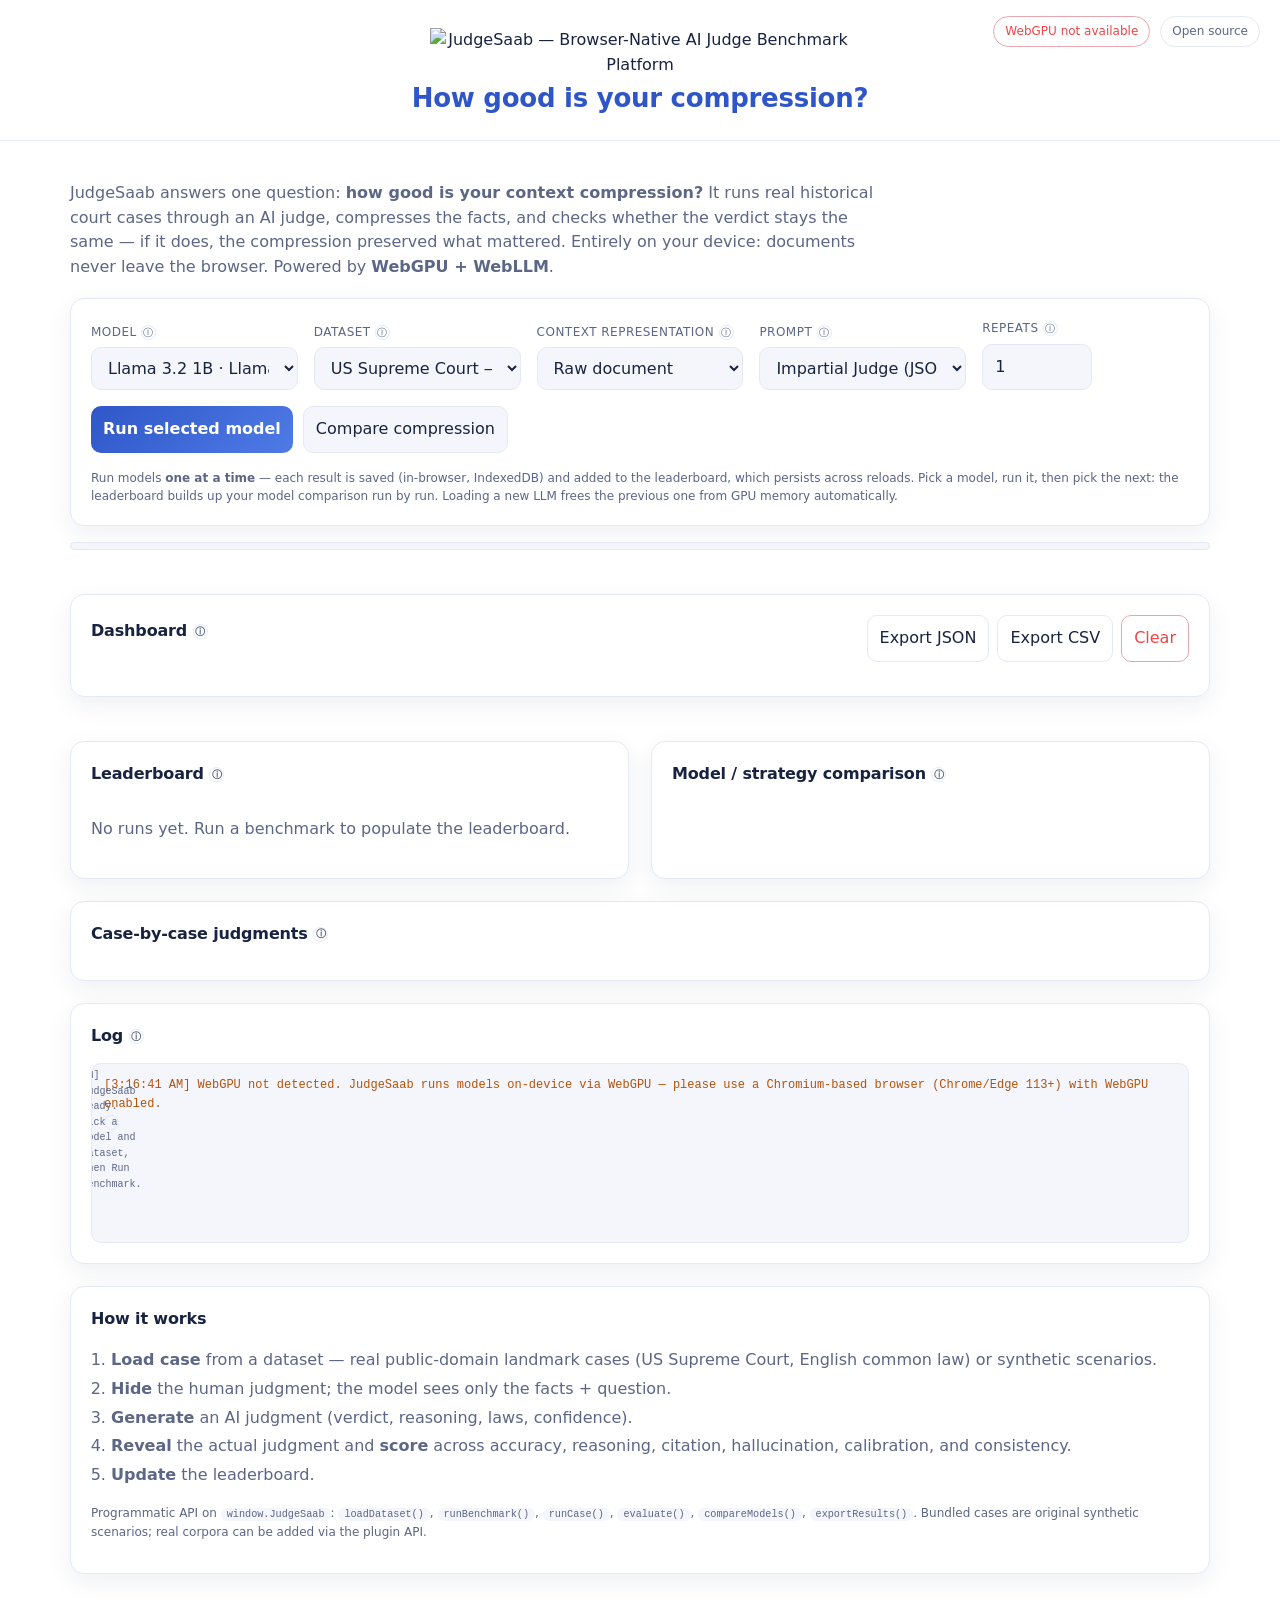
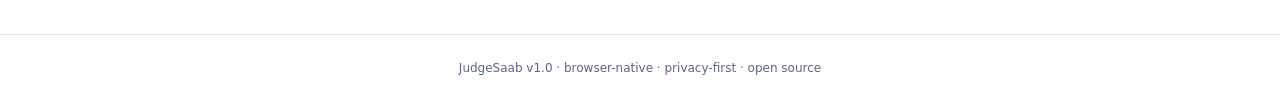
==== commit ed1a0ad2: "Add real public-domain landmark case datasets with source links Replace reliance on synthetic-only d" ====
--- a/index.html
+++ b/index.html
@@ -129,7 +129,7 @@
       <section class="panel about">
         <h2>How it works</h2>
         <ol>
-          <li><strong>Load case</strong> from a bundled dataset (ECtHR, SCOTUS, CaseHOLD…).</li>
+          <li><strong>Load case</strong> from a dataset — real public-domain landmark cases (US Supreme Court, English common law) or synthetic scenarios.</li>
           <li><strong>Hide</strong> the human judgment; the model sees only the facts + question.</li>
           <li><strong>Generate</strong> an AI judgment (verdict, reasoning, laws, confidence).</li>
           <li><strong>Reveal</strong> the actual judgment and <strong>score</strong> across accuracy, reasoning, citation, hallucination, calibration, and consistency.</li>
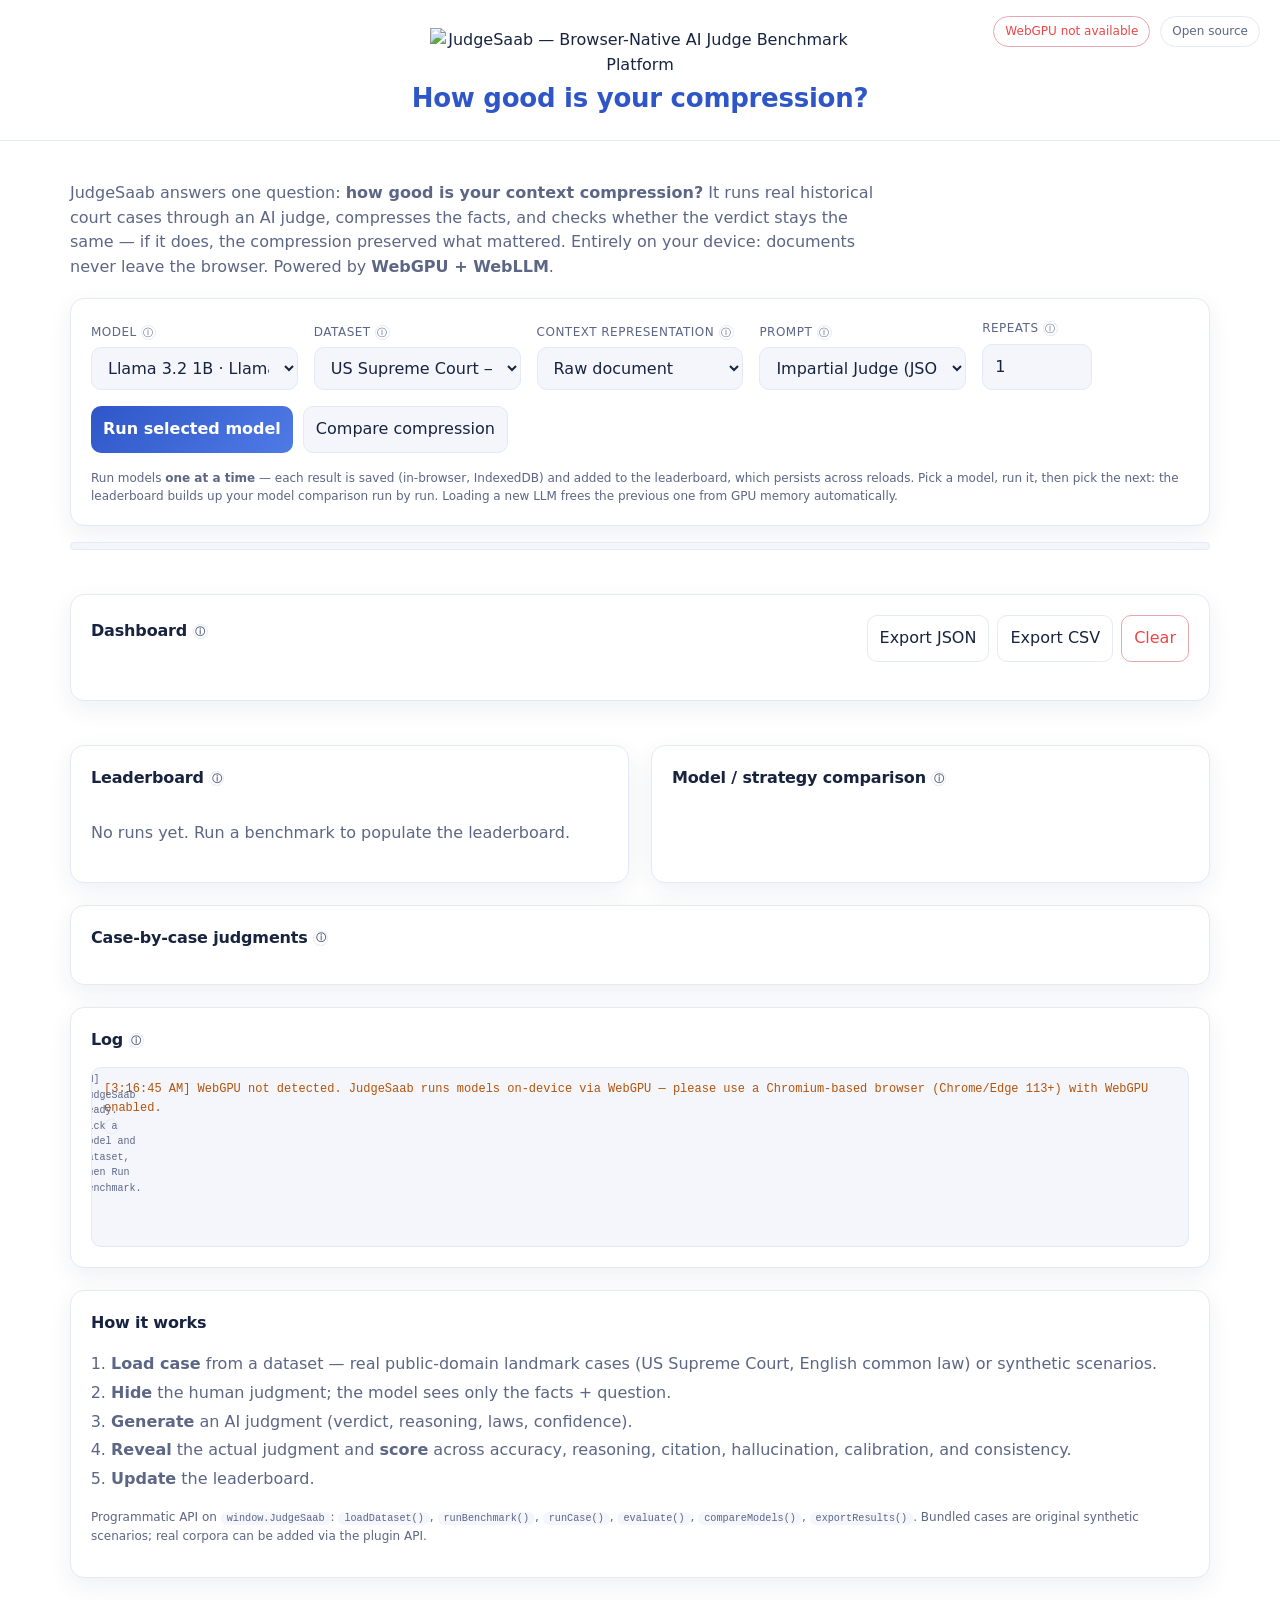
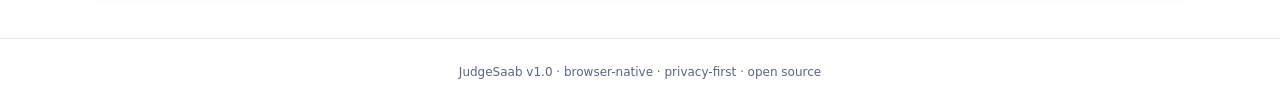
==== commit 22dd2842: "Surface which compression was applied + link to the actual case Answers "how do I know which compres" ====
--- a/index.html
+++ b/index.html
@@ -88,6 +88,7 @@
             <button id="clearBtn" class="ghost danger" title="Delete all saved runs from this browser.">Clear</button>
           </div>
         </div>
+        <div id="runContext" class="run-context"></div>
         <div id="summaryCards" class="cards"></div>
       </section>
 
--- a/css/styles.css
+++ b/css/styles.css
@@ -206,7 +206,11 @@
 .pill { font-size: 12px; padding: 3px 10px; border-radius: 999px; font-weight: 600; }
 .pill.match { background: color-mix(in srgb, var(--good) 20%, transparent); color: var(--good); }
 .pill.mismatch { background: color-mix(in srgb, var(--bad) 20%, transparent); color: var(--bad); }
-.case-source { font-size: 12px; margin-top: 8px; }
+.run-context { display: flex; flex-wrap: wrap; gap: 8px 16px; margin: 4px 0 14px; font-size: 13px; color: var(--muted); }
+.run-context .rc-item { display: inline-flex; align-items: center; gap: 4px; }
+.run-context .rc-compression { background: color-mix(in srgb, var(--accent) 10%, var(--panel)); border: 1px solid color-mix(in srgb, var(--accent) 30%, var(--border)); border-radius: 8px; padding: 3px 10px; color: var(--text); }
+.case-meta { font-size: 12px; color: var(--muted); margin-top: 6px; }
+.case-source { font-size: 12px; margin-top: 4px; }
 .case-source a { font-weight: 600; }
 .verdict-grid { display: grid; grid-template-columns: 1fr 1fr; gap: 14px; margin-top: 12px; }
 @media (max-width: 640px) { .verdict-grid { grid-template-columns: 1fr; } }
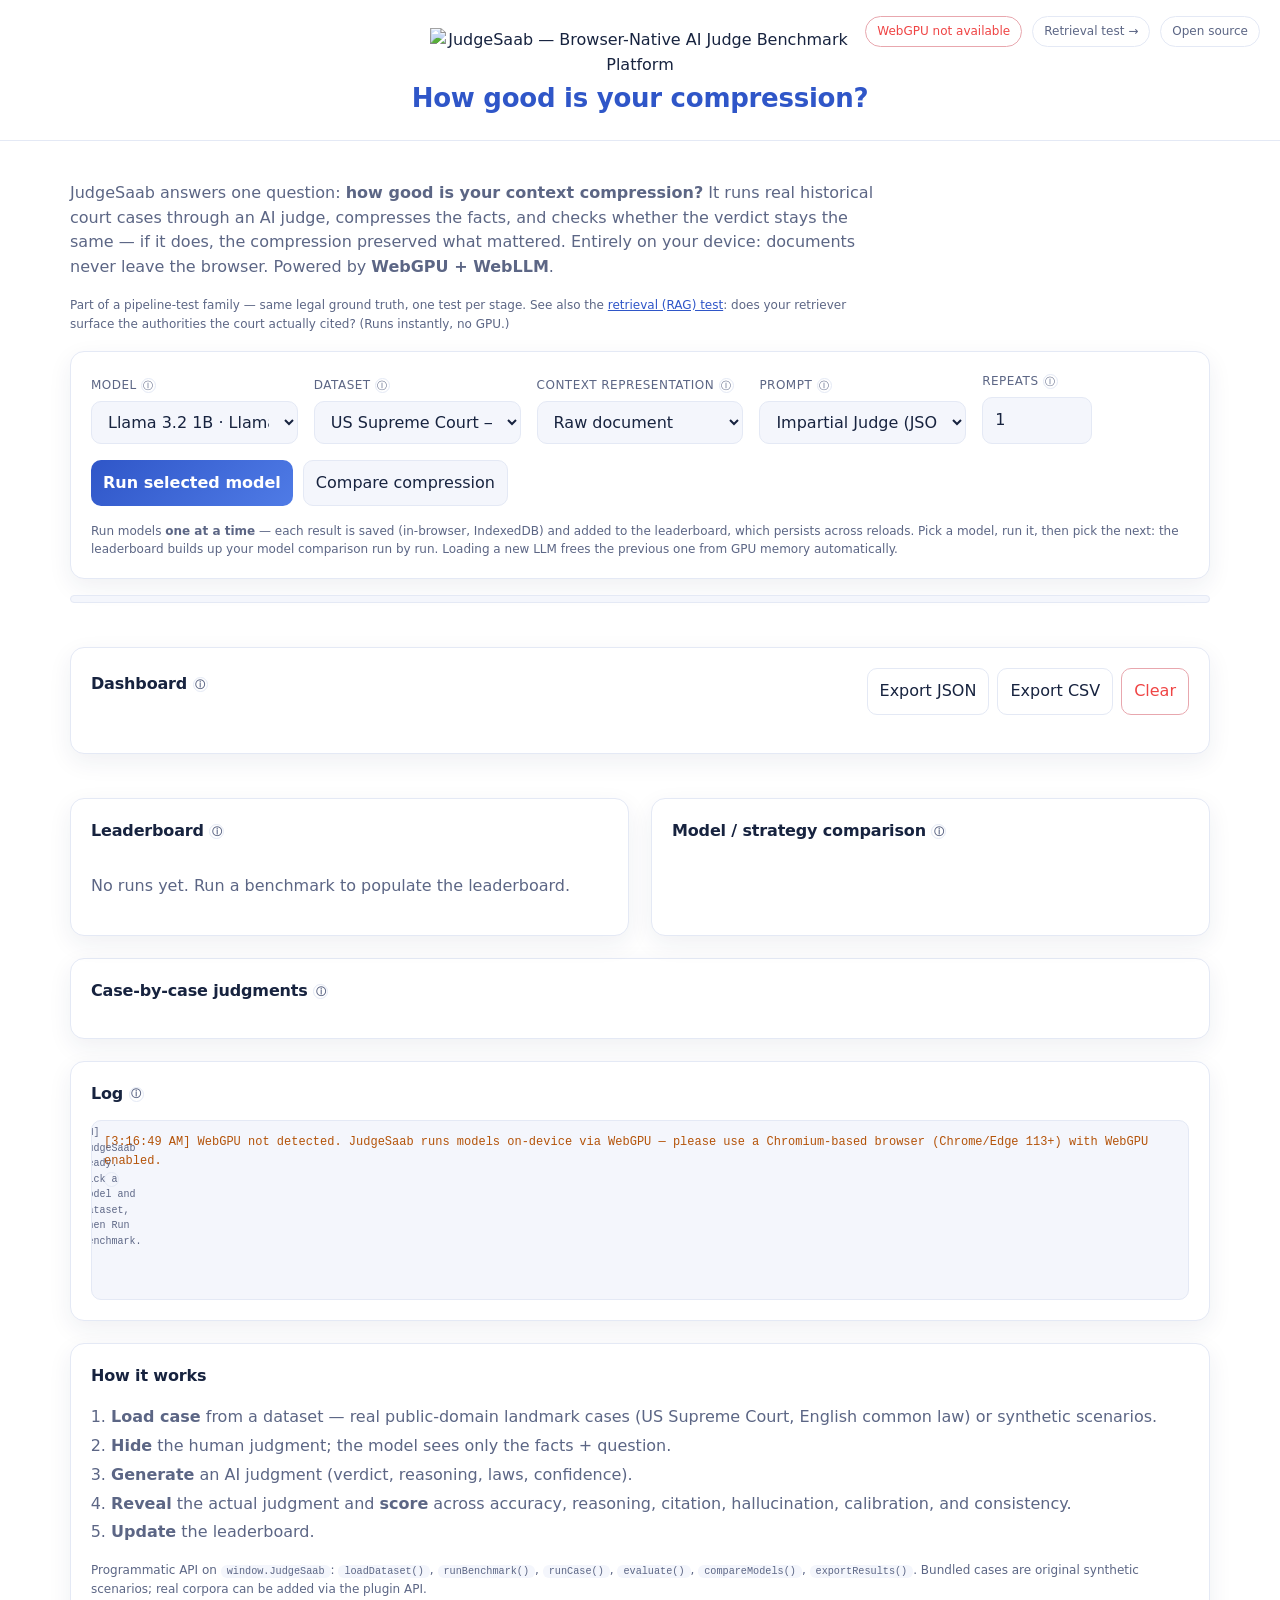
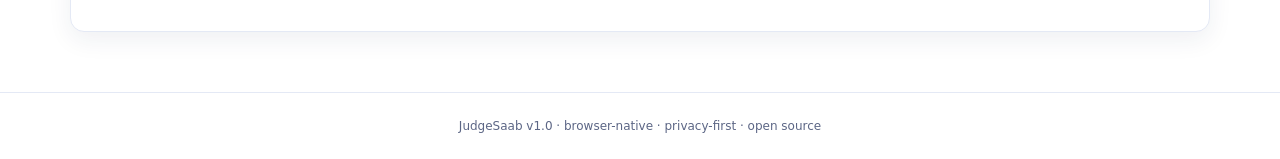
==== commit 03d7b2c0: "Link retrieval test from main app; add article with screenshots - index.html: add "Retrieval test →"" ====
--- a/index.html
+++ b/index.html
@@ -20,9 +20,10 @@
       </div>
       <div class="header-meta">
         <span id="gpuBadge" class="badge">checking…</span>
+        <a class="badge link" href="retrieval/" title="Precedent-recall test: does your retriever surface the authorities the court actually cited? Runs instantly, no GPU.">Retrieval test →</a>
         <a
           class="badge link"
-          href="https://github.com/"
+          href="https://github.com/vishalmysore/judgeSaab"
           target="_blank"
           rel="noopener"
           >Open source</a
@@ -38,6 +39,11 @@
           whether the verdict stays the same — if it does, the compression preserved what mattered.
           Entirely on your device: documents never leave the browser. Powered by
           <strong>WebGPU + WebLLM</strong>.
+        </p>
+        <p class="muted small">
+          Part of a pipeline-test family — same legal ground truth, one test per stage.
+          See also the <a href="retrieval/">retrieval (RAG) test</a>: does your retriever
+          surface the authorities the court actually cited? (Runs instantly, no GPU.)
         </p>
       </section>
 
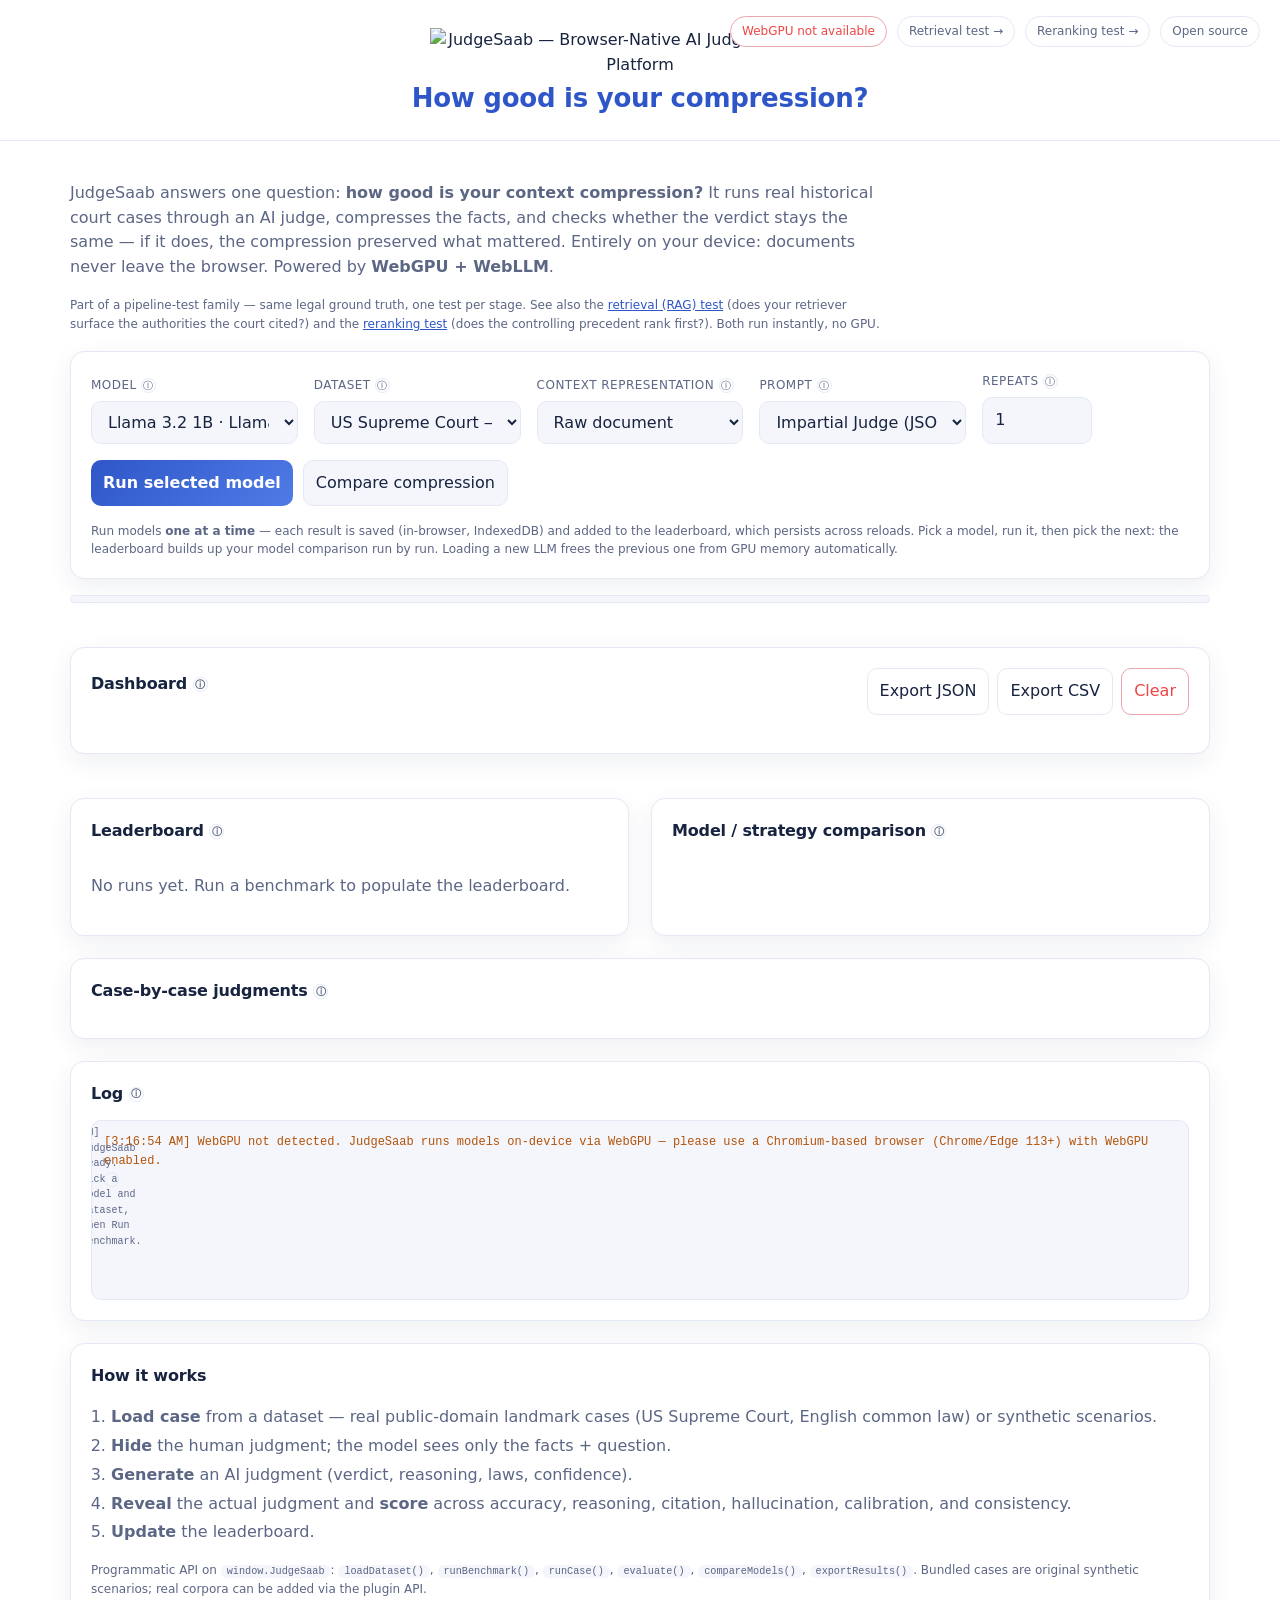
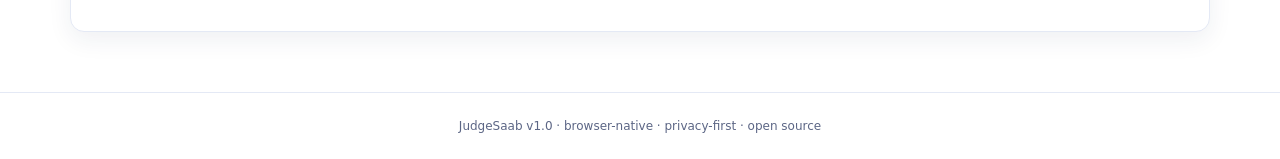
==== commit 0d7d934b: "Add reranking test: controlling-authority@1 over a weak first stage Third stage in the pipeline-test" ====
--- a/index.html
+++ b/index.html
@@ -21,6 +21,7 @@
       <div class="header-meta">
         <span id="gpuBadge" class="badge">checking…</span>
         <a class="badge link" href="retrieval/" title="Precedent-recall test: does your retriever surface the authorities the court actually cited? Runs instantly, no GPU.">Retrieval test →</a>
+        <a class="badge link" href="reranking/" title="Controlling-authority test: does your reranker put the precedent the holding turns on at rank 1? Runs instantly, no GPU.">Reranking test →</a>
         <a
           class="badge link"
           href="https://github.com/vishalmysore/judgeSaab"
@@ -42,8 +43,10 @@
         </p>
         <p class="muted small">
           Part of a pipeline-test family — same legal ground truth, one test per stage.
-          See also the <a href="retrieval/">retrieval (RAG) test</a>: does your retriever
-          surface the authorities the court actually cited? (Runs instantly, no GPU.)
+          See also the <a href="retrieval/">retrieval (RAG) test</a> (does your retriever
+          surface the authorities the court cited?) and the
+          <a href="reranking/">reranking test</a> (does the controlling precedent rank first?).
+          Both run instantly, no GPU.
         </p>
       </section>
 
